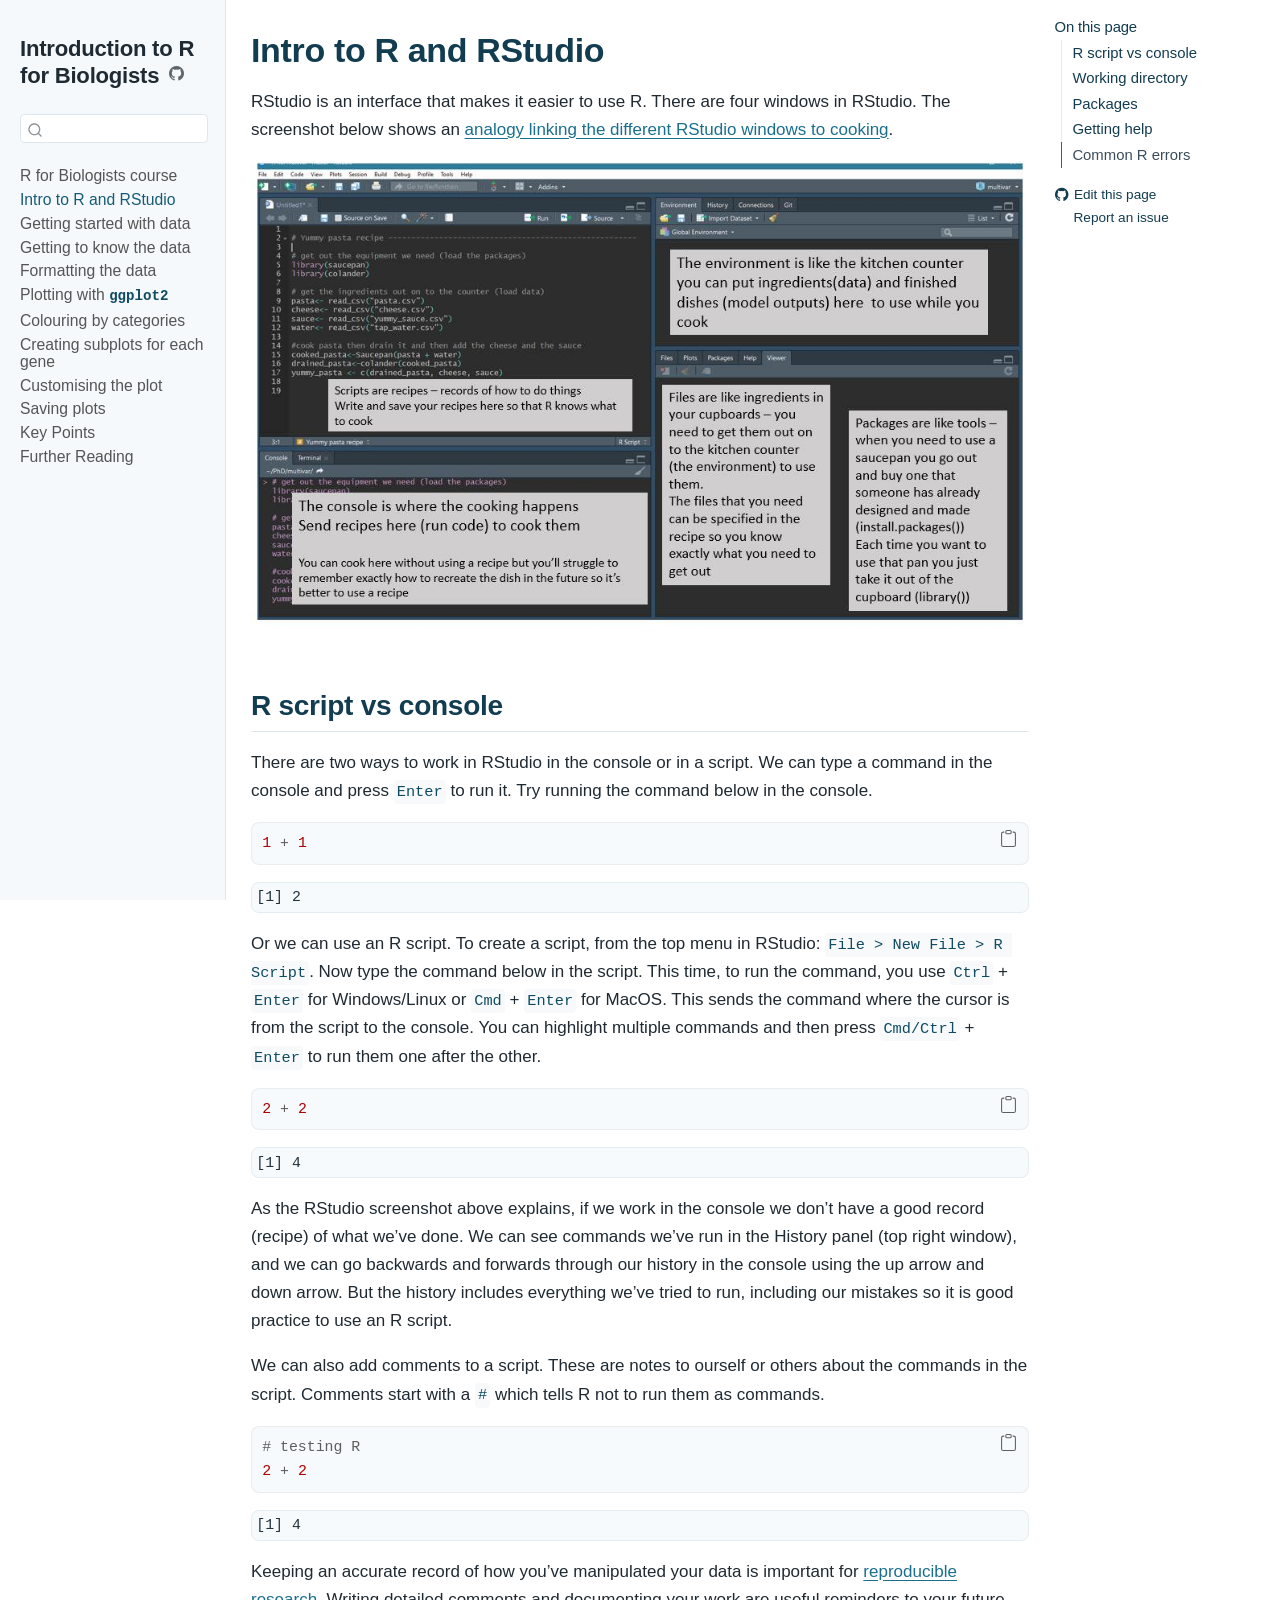
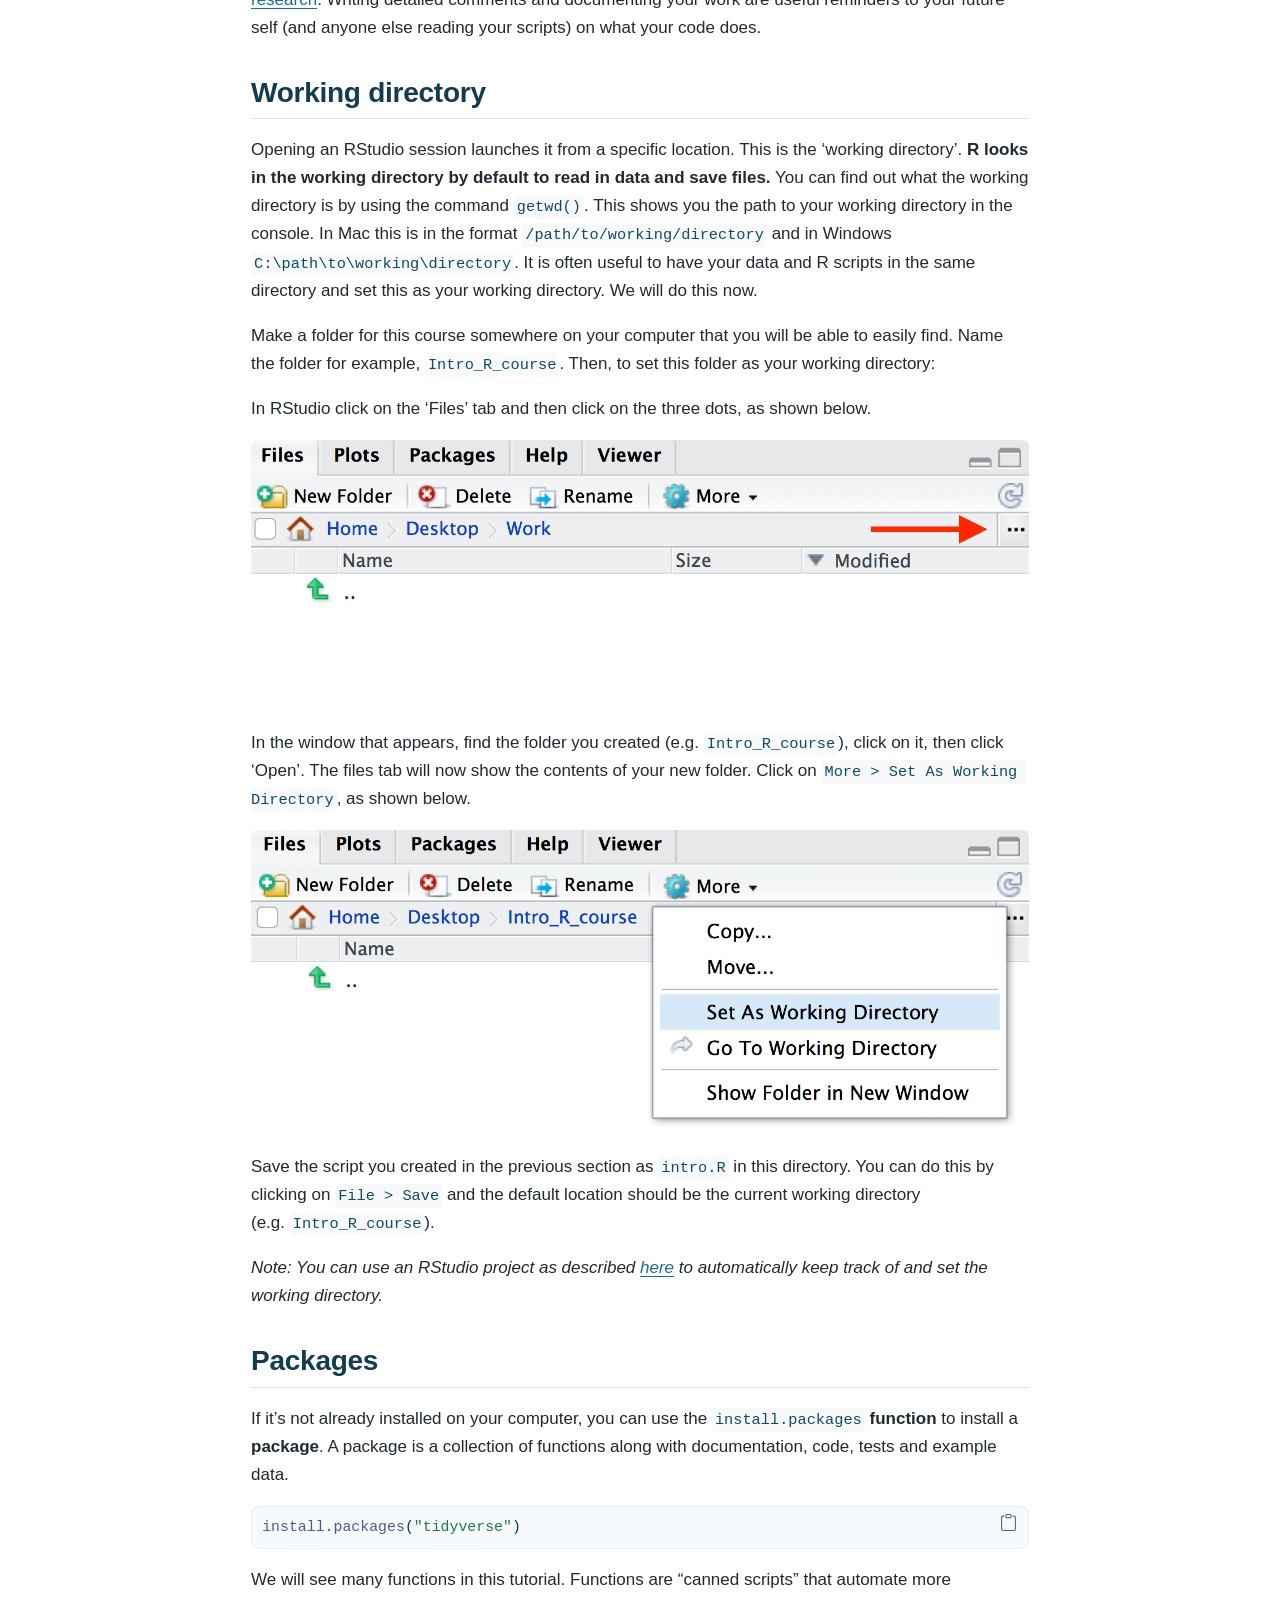
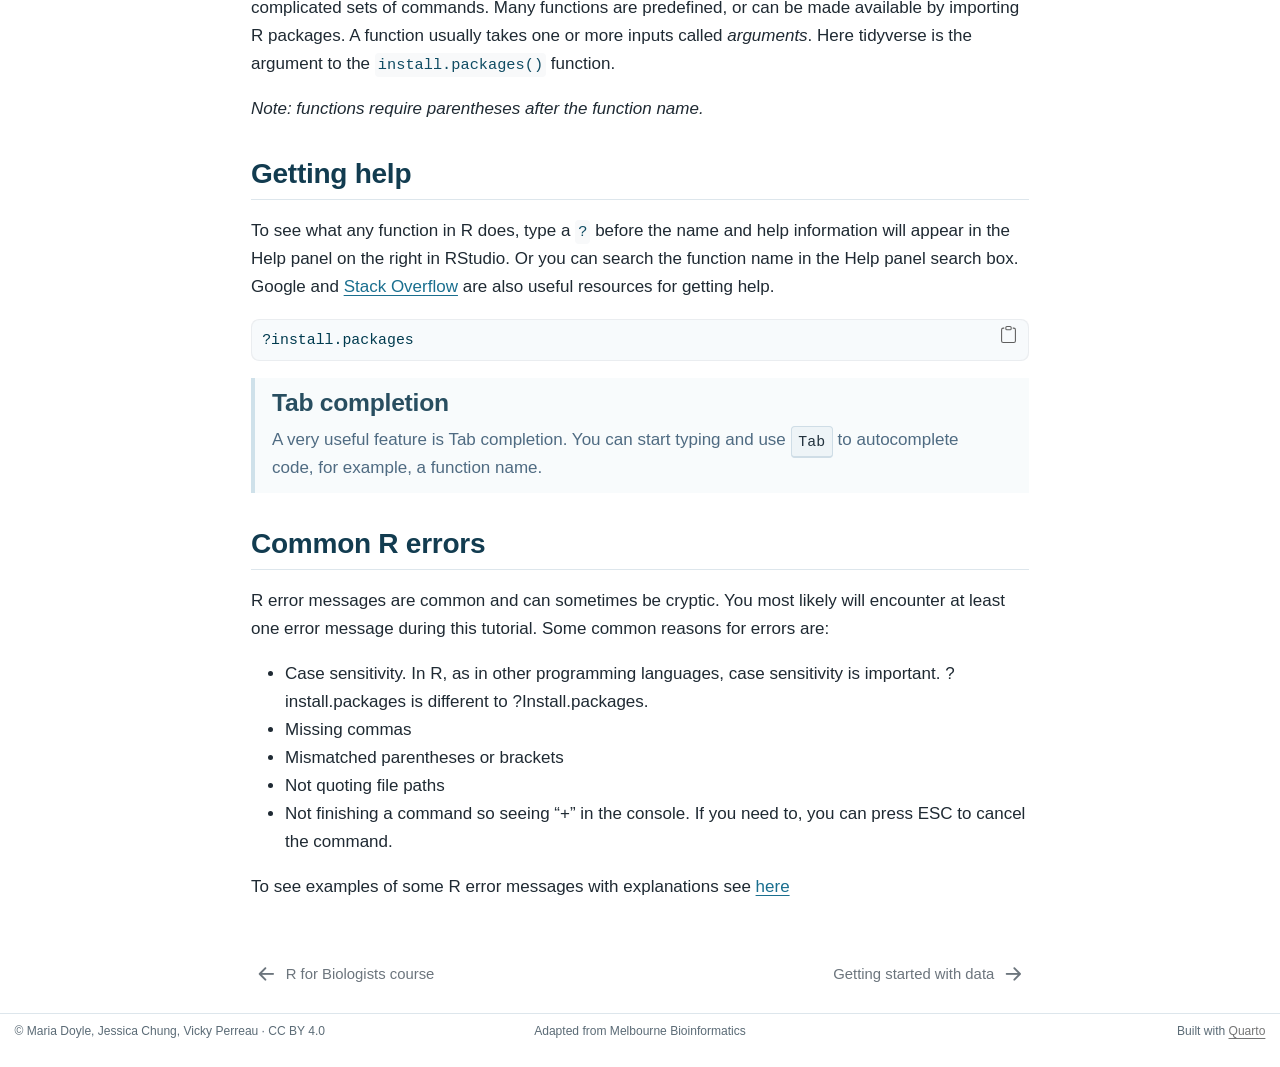
==== docs/chapters/02-intro-r-and-rstudio.html @ c5f33913 "Convert Introduction to R for Biologists to a Quarto book" ====
<!DOCTYPE html>
<html xmlns="http://www.w3.org/1999/xhtml" lang="en" xml:lang="en"><head>

<meta charset="utf-8">
<meta name="generator" content="quarto-1.4.554">

<meta name="viewport" content="width=device-width, initial-scale=1.0, user-scalable=yes">


<title>Introduction to R for Biologists - Intro to R and RStudio</title>
<style>
code{white-space: pre-wrap;}
span.smallcaps{font-variant: small-caps;}
div.columns{display: flex; gap: min(4vw, 1.5em);}
div.column{flex: auto; overflow-x: auto;}
div.hanging-indent{margin-left: 1.5em; text-indent: -1.5em;}
ul.task-list{list-style: none;}
ul.task-list li input[type="checkbox"] {
  width: 0.8em;
  margin: 0 0.8em 0.2em -1em; /* quarto-specific, see https://github.com/quarto-dev/quarto-cli/issues/4556 */ 
  vertical-align: middle;
}
/* CSS for syntax highlighting */
pre > code.sourceCode { white-space: pre; position: relative; }
pre > code.sourceCode > span { line-height: 1.25; }
pre > code.sourceCode > span:empty { height: 1.2em; }
.sourceCode { overflow: visible; }
code.sourceCode > span { color: inherit; text-decoration: inherit; }
div.sourceCode { margin: 1em 0; }
pre.sourceCode { margin: 0; }
@media screen {
div.sourceCode { overflow: auto; }
}
@media print {
pre > code.sourceCode { white-space: pre-wrap; }
pre > code.sourceCode > span { text-indent: -5em; padding-left: 5em; }
}
pre.numberSource code
  { counter-reset: source-line 0; }
pre.numberSource code > span
  { position: relative; left: -4em; counter-increment: source-line; }
pre.numberSource code > span > a:first-child::before
  { content: counter(source-line);
    position: relative; left: -1em; text-align: right; vertical-align: baseline;
    border: none; display: inline-block;
    -webkit-touch-callout: none; -webkit-user-select: none;
    -khtml-user-select: none; -moz-user-select: none;
    -ms-user-select: none; user-select: none;
    padding: 0 4px; width: 4em;
  }
pre.numberSource { margin-left: 3em;  padding-left: 4px; }
div.sourceCode
  {   }
@media screen {
pre > code.sourceCode > span > a:first-child::before { text-decoration: underline; }
}
</style>


<script src="../site_libs/quarto-nav/quarto-nav.js"></script>
<script src="../site_libs/quarto-nav/headroom.min.js"></script>
<script src="../site_libs/clipboard/clipboard.min.js"></script>
<script src="../site_libs/quarto-search/autocomplete.umd.js"></script>
<script src="../site_libs/quarto-search/fuse.min.js"></script>
<script src="../site_libs/quarto-search/quarto-search.js"></script>
<meta name="quarto:offset" content="../">
<link href="../chapters/03-getting-started-with-data.html" rel="next">
<link href="../index.html" rel="prev">
<script src="../site_libs/quarto-html/quarto.js"></script>
<script src="../site_libs/quarto-html/popper.min.js"></script>
<script src="../site_libs/quarto-html/tippy.umd.min.js"></script>
<script src="../site_libs/quarto-html/anchor.min.js"></script>
<link href="../site_libs/quarto-html/tippy.css" rel="stylesheet">
<link href="../site_libs/quarto-html/quarto-syntax-highlighting.css" rel="stylesheet" id="quarto-text-highlighting-styles">
<script src="../site_libs/bootstrap/bootstrap.min.js"></script>
<link href="../site_libs/bootstrap/bootstrap-icons.css" rel="stylesheet">
<link href="../site_libs/bootstrap/bootstrap.min.css" rel="stylesheet" id="quarto-bootstrap" data-mode="light">
<script id="quarto-search-options" type="application/json">{
  "location": "sidebar",
  "copy-button": false,
  "collapse-after": 3,
  "panel-placement": "start",
  "type": "textbox",
  "limit": 50,
  "keyboard-shortcut": [
    "f",
    "/",
    "s"
  ],
  "show-item-context": false,
  "language": {
    "search-no-results-text": "No results",
    "search-matching-documents-text": "matching documents",
    "search-copy-link-title": "Copy link to search",
    "search-hide-matches-text": "Hide additional matches",
    "search-more-match-text": "more match in this document",
    "search-more-matches-text": "more matches in this document",
    "search-clear-button-title": "Clear",
    "search-text-placeholder": "",
    "search-detached-cancel-button-title": "Cancel",
    "search-submit-button-title": "Submit",
    "search-label": "Search"
  }
}</script>
<link href="../site_libs/pagedtable-1.1/css/pagedtable.css" rel="stylesheet">
<script src="../site_libs/pagedtable-1.1/js/pagedtable.js"></script>


</head>

<body class="nav-sidebar docked">

<div id="quarto-search-results"></div>
  <header id="quarto-header" class="headroom fixed-top">
  <nav class="quarto-secondary-nav">
    <div class="container-fluid d-flex">
      <button type="button" class="quarto-btn-toggle btn" data-bs-toggle="collapse" data-bs-target=".quarto-sidebar-collapse-item" aria-controls="quarto-sidebar" aria-expanded="false" aria-label="Toggle sidebar navigation" onclick="if (window.quartoToggleHeadroom) { window.quartoToggleHeadroom(); }">
        <i class="bi bi-layout-text-sidebar-reverse"></i>
      </button>
        <nav class="quarto-page-breadcrumbs" aria-label="breadcrumb"><ol class="breadcrumb"><li class="breadcrumb-item"><a href="../chapters/02-intro-r-and-rstudio.html"><span class="chapter-title">Intro to R and RStudio</span></a></li></ol></nav>
        <a class="flex-grow-1" role="button" data-bs-toggle="collapse" data-bs-target=".quarto-sidebar-collapse-item" aria-controls="quarto-sidebar" aria-expanded="false" aria-label="Toggle sidebar navigation" onclick="if (window.quartoToggleHeadroom) { window.quartoToggleHeadroom(); }">      
        </a>
      <button type="button" class="btn quarto-search-button" aria-label="" onclick="window.quartoOpenSearch();">
        <i class="bi bi-search"></i>
      </button>
    </div>
  </nav>
</header>
<!-- content -->
<div id="quarto-content" class="quarto-container page-columns page-rows-contents page-layout-article">
<!-- sidebar -->
  <nav id="quarto-sidebar" class="sidebar collapse collapse-horizontal quarto-sidebar-collapse-item sidebar-navigation docked overflow-auto">
    <div class="pt-lg-2 mt-2 text-left sidebar-header">
    <div class="sidebar-title mb-0 py-0">
      <a href="../">Introduction to R for Biologists</a> 
        <div class="sidebar-tools-main">
    <a href="https://github.com/Thanh-Phuc/intro-r-biologists" title="Source Code" class="quarto-navigation-tool px-1" aria-label="Source Code"><i class="bi bi-github"></i></a>
</div>
    </div>
      </div>
        <div class="mt-2 flex-shrink-0 align-items-center">
        <div class="sidebar-search">
        <div id="quarto-search" class="" title="Search"></div>
        </div>
        </div>
    <div class="sidebar-menu-container"> 
    <ul class="list-unstyled mt-1">
        <li class="sidebar-item">
  <div class="sidebar-item-container"> 
  <a href="../index.html" class="sidebar-item-text sidebar-link"><span class="chapter-title">R for Biologists course</span></a>
  </div>
</li>
        <li class="sidebar-item">
  <div class="sidebar-item-container"> 
  <a href="../chapters/02-intro-r-and-rstudio.html" class="sidebar-item-text sidebar-link active"><span class="chapter-title">Intro to R and RStudio</span></a>
  </div>
</li>
        <li class="sidebar-item">
  <div class="sidebar-item-container"> 
  <a href="../chapters/03-getting-started-with-data.html" class="sidebar-item-text sidebar-link"><span class="chapter-title">Getting started with data</span></a>
  </div>
</li>
        <li class="sidebar-item">
  <div class="sidebar-item-container"> 
  <a href="../chapters/04-getting-to-know-the-data.html" class="sidebar-item-text sidebar-link"><span class="chapter-title">Getting to know the data</span></a>
  </div>
</li>
        <li class="sidebar-item">
  <div class="sidebar-item-container"> 
  <a href="../chapters/05-formatting-the-data.html" class="sidebar-item-text sidebar-link"><span class="chapter-title">Formatting the data</span></a>
  </div>
</li>
        <li class="sidebar-item">
  <div class="sidebar-item-container"> 
  <a href="../chapters/06-plotting-with-ggplot2.html" class="sidebar-item-text sidebar-link"><span class="chapter-title">Plotting with <strong><code>ggplot2</code></strong></span></a>
  </div>
</li>
        <li class="sidebar-item">
  <div class="sidebar-item-container"> 
  <a href="../chapters/07-colouring-by-categories.html" class="sidebar-item-text sidebar-link"><span class="chapter-title">Colouring by categories</span></a>
  </div>
</li>
        <li class="sidebar-item">
  <div class="sidebar-item-container"> 
  <a href="../chapters/08-creating-subplots-for-each-gene.html" class="sidebar-item-text sidebar-link"><span class="chapter-title">Creating subplots for each gene</span></a>
  </div>
</li>
        <li class="sidebar-item">
  <div class="sidebar-item-container"> 
  <a href="../chapters/09-customising-the-plot.html" class="sidebar-item-text sidebar-link"><span class="chapter-title">Customising the plot</span></a>
  </div>
</li>
        <li class="sidebar-item">
  <div class="sidebar-item-container"> 
  <a href="../chapters/10-saving-plots.html" class="sidebar-item-text sidebar-link"><span class="chapter-title">Saving plots</span></a>
  </div>
</li>
        <li class="sidebar-item">
  <div class="sidebar-item-container"> 
  <a href="../chapters/11-key-points.html" class="sidebar-item-text sidebar-link"><span class="chapter-title">Key Points</span></a>
  </div>
</li>
        <li class="sidebar-item">
  <div class="sidebar-item-container"> 
  <a href="../chapters/12-further-reading.html" class="sidebar-item-text sidebar-link"><span class="chapter-title">Further Reading</span></a>
  </div>
</li>
    </ul>
    </div>
</nav>
<div id="quarto-sidebar-glass" class="quarto-sidebar-collapse-item" data-bs-toggle="collapse" data-bs-target=".quarto-sidebar-collapse-item"></div>
<!-- margin-sidebar -->
    <div id="quarto-margin-sidebar" class="sidebar margin-sidebar">
        <nav id="TOC" role="doc-toc" class="toc-active">
    <h2 id="toc-title">On this page</h2>
   
  <ul>
  <li><a href="#r-script-vs-console" id="toc-r-script-vs-console" class="nav-link active" data-scroll-target="#r-script-vs-console">R script vs console</a></li>
  <li><a href="#working-directory" id="toc-working-directory" class="nav-link" data-scroll-target="#working-directory">Working directory</a></li>
  <li><a href="#packages" id="toc-packages" class="nav-link" data-scroll-target="#packages">Packages</a></li>
  <li><a href="#getting-help" id="toc-getting-help" class="nav-link" data-scroll-target="#getting-help">Getting help</a></li>
  <li><a href="#common-r-errors" id="toc-common-r-errors" class="nav-link" data-scroll-target="#common-r-errors">Common R errors</a></li>
  </ul>
<div class="toc-actions"><ul><li><a href="https://github.com/Thanh-Phuc/intro-r-biologists/edit/main/chapters/02-intro-r-and-rstudio.qmd" class="toc-action"><i class="bi bi-github"></i>Edit this page</a></li><li><a href="https://github.com/Thanh-Phuc/intro-r-biologists/issues/new" class="toc-action"><i class="bi empty"></i>Report an issue</a></li></ul></div></nav>
    </div>
<!-- main -->
<main class="content" id="quarto-document-content">

<header id="title-block-header" class="quarto-title-block default">
<div class="quarto-title">
<h1 class="title"><span class="chapter-title">Intro to R and RStudio</span></h1>
</div>



<div class="quarto-title-meta">

    
  
    
  </div>
  


</header>


<p>RStudio is an interface that makes it easier to use R. There are four windows in RStudio. The screenshot below shows an <a href="https://twitter.com/RLadiesNCL/status/1138812826917724160">analogy linking the different RStudio windows to cooking</a>.</p>
<p><img src="../images/rstudio_cooking.jpg" class="img-fluid"></p>
<p>&nbsp; &nbsp; &nbsp;</p>
<section id="r-script-vs-console" class="level2">
<h2 class="anchored" data-anchor-id="r-script-vs-console">R script vs console</h2>
<p>There are two ways to work in RStudio in the console or in a script. We can type a command in the console and press <code>Enter</code> to run it. Try running the command below in the console.</p>
<div class="cell">
<div class="sourceCode cell-code" id="cb1"><pre class="sourceCode r code-with-copy"><code class="sourceCode r"><span id="cb1-1"><a href="#cb1-1" aria-hidden="true" tabindex="-1"></a><span class="dv">1</span> <span class="sc">+</span> <span class="dv">1</span></span></code><button title="Copy to Clipboard" class="code-copy-button"><i class="bi"></i></button></pre></div>
<div class="cell-output cell-output-stdout">
<pre><code>[1] 2</code></pre>
</div>
</div>
<p>Or we can use an R script. To create a script, from the top menu in RStudio: <code>File &gt; New File &gt; R Script</code>. Now type the command below in the script. This time, to run the command, you use <code>Ctrl</code> + <code>Enter</code> for Windows/Linux or <code>Cmd</code> + <code>Enter</code> for MacOS. This sends the command where the cursor is from the script to the console. You can highlight multiple commands and then press <code>Cmd/Ctrl</code> + <code>Enter</code> to run them one after the other.</p>
<div class="cell">
<div class="sourceCode cell-code" id="cb3"><pre class="sourceCode r code-with-copy"><code class="sourceCode r"><span id="cb3-1"><a href="#cb3-1" aria-hidden="true" tabindex="-1"></a><span class="dv">2</span> <span class="sc">+</span> <span class="dv">2</span></span></code><button title="Copy to Clipboard" class="code-copy-button"><i class="bi"></i></button></pre></div>
<div class="cell-output cell-output-stdout">
<pre><code>[1] 4</code></pre>
</div>
</div>
<p>As the RStudio screenshot above explains, if we work in the console we don’t have a good record (recipe) of what we’ve done. We can see commands we’ve run in the History panel (top right window), and we can go backwards and forwards through our history in the console using the up arrow and down arrow. But the history includes everything we’ve tried to run, including our mistakes so it is good practice to use an R script.</p>
<p>We can also add comments to a script. These are notes to ourself or others about the commands in the script. Comments start with a <code>#</code> which tells R not to run them as commands.</p>
<div class="cell">
<div class="sourceCode cell-code" id="cb5"><pre class="sourceCode r code-with-copy"><code class="sourceCode r"><span id="cb5-1"><a href="#cb5-1" aria-hidden="true" tabindex="-1"></a><span class="co"># testing R</span></span>
<span id="cb5-2"><a href="#cb5-2" aria-hidden="true" tabindex="-1"></a><span class="dv">2</span> <span class="sc">+</span> <span class="dv">2</span></span></code><button title="Copy to Clipboard" class="code-copy-button"><i class="bi"></i></button></pre></div>
<div class="cell-output cell-output-stdout">
<pre><code>[1] 4</code></pre>
</div>
</div>
<p>Keeping an accurate record of how you’ve manipulated your data is important for <a href="https://ropensci.github.io/reproducibility-guide/sections/introduction/">reproducible research</a>. Writing detailed comments and documenting your work are useful reminders to your future self (and anyone else reading your scripts) on what your code does.</p>
</section>
<section id="working-directory" class="level2">
<h2 class="anchored" data-anchor-id="working-directory">Working directory</h2>
<p>Opening an RStudio session launches it from a specific location. This is the ‘working directory’. <strong>R looks in the working directory by default to read in data and save files.</strong> You can find out what the working directory is by using the command <code>getwd()</code>. This shows you the path to your working directory in the console. In Mac this is in the format <code>/path/to/working/directory</code> and in Windows <code>C:\path\to\working\directory</code>. It is often useful to have your data and R scripts in the same directory and set this as your working directory. We will do this now.</p>
<p>Make a folder for this course somewhere on your computer that you will be able to easily find. Name the folder for example, <code>Intro_R_course</code>. Then, to set this folder as your working directory:</p>
<p>In RStudio click on the ‘Files’ tab and then click on the three dots, as shown below.</p>
<p><img src="../images/three_dots.png" class="img-fluid"></p>
<p>In the window that appears, find the folder you created (e.g.&nbsp;<code>Intro_R_course</code>), click on it, then click ‘Open’. The files tab will now show the contents of your new folder. Click on <code>More &gt; Set As Working Directory</code>, as shown below.</p>
<p><img src="../images/working_directory.png" class="img-fluid"></p>
<p>Save the script you created in the previous section as <code>intro.R</code> in this directory. You can do this by clicking on <code>File &gt; Save</code> and the default location should be the current working directory (e.g.&nbsp;<code>Intro_R_course</code>).</p>
<p><em>Note: You can use an RStudio project as described <a href="https://r4ds.had.co.nz/workflow-projects.html">here</a> to automatically keep track of and set the working directory.</em></p>
</section>
<section id="packages" class="level2">
<h2 class="anchored" data-anchor-id="packages">Packages</h2>
<p>If it’s not already installed on your computer, you can use the <code>install.packages</code> <strong>function</strong> to install a <strong>package</strong>. A package is a collection of functions along with documentation, code, tests and example data.</p>
<div class="cell">
<div class="sourceCode cell-code" id="cb7"><pre class="sourceCode r code-with-copy"><code class="sourceCode r"><span id="cb7-1"><a href="#cb7-1" aria-hidden="true" tabindex="-1"></a><span class="fu">install.packages</span>(<span class="st">"tidyverse"</span>)</span></code><button title="Copy to Clipboard" class="code-copy-button"><i class="bi"></i></button></pre></div>
</div>
<p>We will see many functions in this tutorial. Functions are “canned scripts” that automate more complicated sets of commands. Many functions are predefined, or can be made available by importing R packages. A function usually takes one or more inputs called <em>arguments</em>. Here tidyverse is the argument to the <code>install.packages()</code> function.</p>
<p><em>Note: functions require parentheses after the function name.</em></p>
</section>
<section id="getting-help" class="level2">
<h2 class="anchored" data-anchor-id="getting-help">Getting help</h2>
<p>To see what any function in R does, type a <code>?</code> before the name and help information will appear in the Help panel on the right in RStudio. Or you can search the function name in the Help panel search box. Google and <a href="https://stackoverflow.com/">Stack Overflow</a> are also useful resources for getting help.</p>
<div class="cell">
<div class="sourceCode cell-code" id="cb8"><pre class="sourceCode r code-with-copy"><code class="sourceCode r"><span id="cb8-1"><a href="#cb8-1" aria-hidden="true" tabindex="-1"></a>?install.packages</span></code><button title="Copy to Clipboard" class="code-copy-button"><i class="bi"></i></button></pre></div>
</div>
<blockquote class="blockquote">
<h3 id="tab-completion" class="anchored">Tab completion</h3>
<p>A very useful feature is Tab completion. You can start typing and use <kbd>Tab</kbd> to autocomplete code, for example, a function name.</p>
</blockquote>
</section>
<section id="common-r-errors" class="level2">
<h2 class="anchored" data-anchor-id="common-r-errors">Common R errors</h2>
<p>R error messages are common and can sometimes be cryptic. You most likely will encounter at least one error message during this tutorial. Some common reasons for errors are:</p>
<ul>
<li>Case sensitivity. In R, as in other programming languages, case sensitivity is important. ?install.packages is different to ?Install.packages.</li>
<li>Missing commas</li>
<li>Mismatched parentheses or brackets</li>
<li>Not quoting file paths</li>
<li>Not finishing a command so seeing “+” in the console. If you need to, you can press ESC to cancel the command.</li>
</ul>
<p>To see examples of some R error messages with explanations see <a href="https://github.com/noamross/zero-dependency-problems/issues/7">here</a></p>


</section>

</main> <!-- /main -->
<script id="quarto-html-after-body" type="application/javascript">
window.document.addEventListener("DOMContentLoaded", function (event) {
  const toggleBodyColorMode = (bsSheetEl) => {
    const mode = bsSheetEl.getAttribute("data-mode");
    const bodyEl = window.document.querySelector("body");
    if (mode === "dark") {
      bodyEl.classList.add("quarto-dark");
      bodyEl.classList.remove("quarto-light");
    } else {
      bodyEl.classList.add("quarto-light");
      bodyEl.classList.remove("quarto-dark");
    }
  }
  const toggleBodyColorPrimary = () => {
    const bsSheetEl = window.document.querySelector("link#quarto-bootstrap");
    if (bsSheetEl) {
      toggleBodyColorMode(bsSheetEl);
    }
  }
  toggleBodyColorPrimary();  
  const icon = "";
  const anchorJS = new window.AnchorJS();
  anchorJS.options = {
    placement: 'right',
    icon: icon
  };
  anchorJS.add('.anchored');
  const isCodeAnnotation = (el) => {
    for (const clz of el.classList) {
      if (clz.startsWith('code-annotation-')) {                     
        return true;
      }
    }
    return false;
  }
  const clipboard = new window.ClipboardJS('.code-copy-button', {
    text: function(trigger) {
      const codeEl = trigger.previousElementSibling.cloneNode(true);
      for (const childEl of codeEl.children) {
        if (isCodeAnnotation(childEl)) {
          childEl.remove();
        }
      }
      return codeEl.innerText;
    }
  });
  clipboard.on('success', function(e) {
    // button target
    const button = e.trigger;
    // don't keep focus
    button.blur();
    // flash "checked"
    button.classList.add('code-copy-button-checked');
    var currentTitle = button.getAttribute("title");
    button.setAttribute("title", "Copied!");
    let tooltip;
    if (window.bootstrap) {
      button.setAttribute("data-bs-toggle", "tooltip");
      button.setAttribute("data-bs-placement", "left");
      button.setAttribute("data-bs-title", "Copied!");
      tooltip = new bootstrap.Tooltip(button, 
        { trigger: "manual", 
          customClass: "code-copy-button-tooltip",
          offset: [0, -8]});
      tooltip.show();    
    }
    setTimeout(function() {
      if (tooltip) {
        tooltip.hide();
        button.removeAttribute("data-bs-title");
        button.removeAttribute("data-bs-toggle");
        button.removeAttribute("data-bs-placement");
      }
      button.setAttribute("title", currentTitle);
      button.classList.remove('code-copy-button-checked');
    }, 1000);
    // clear code selection
    e.clearSelection();
  });
    var localhostRegex = new RegExp(/^(?:http|https):\/\/localhost\:?[0-9]*\//);
    var mailtoRegex = new RegExp(/^mailto:/);
      var filterRegex = new RegExp('/' + window.location.host + '/');
    var isInternal = (href) => {
        return filterRegex.test(href) || localhostRegex.test(href) || mailtoRegex.test(href);
    }
    // Inspect non-navigation links and adorn them if external
 	var links = window.document.querySelectorAll('a[href]:not(.nav-link):not(.navbar-brand):not(.toc-action):not(.sidebar-link):not(.sidebar-item-toggle):not(.pagination-link):not(.no-external):not([aria-hidden]):not(.dropdown-item):not(.quarto-navigation-tool)');
    for (var i=0; i<links.length; i++) {
      const link = links[i];
      if (!isInternal(link.href)) {
        // undo the damage that might have been done by quarto-nav.js in the case of
        // links that we want to consider external
        if (link.dataset.originalHref !== undefined) {
          link.href = link.dataset.originalHref;
        }
          // target, if specified
          link.setAttribute("target", "_blank");
          if (link.getAttribute("rel") === null) {
            link.setAttribute("rel", "noopener");
          }
      }
    }
  function tippyHover(el, contentFn, onTriggerFn, onUntriggerFn) {
    const config = {
      allowHTML: true,
      maxWidth: 500,
      delay: 100,
      arrow: false,
      appendTo: function(el) {
          return el.parentElement;
      },
      interactive: true,
      interactiveBorder: 10,
      theme: 'quarto',
      placement: 'bottom-start',
    };
    if (contentFn) {
      config.content = contentFn;
    }
    if (onTriggerFn) {
      config.onTrigger = onTriggerFn;
    }
    if (onUntriggerFn) {
      config.onUntrigger = onUntriggerFn;
    }
    window.tippy(el, config); 
  }
  const noterefs = window.document.querySelectorAll('a[role="doc-noteref"]');
  for (var i=0; i<noterefs.length; i++) {
    const ref = noterefs[i];
    tippyHover(ref, function() {
      // use id or data attribute instead here
      let href = ref.getAttribute('data-footnote-href') || ref.getAttribute('href');
      try { href = new URL(href).hash; } catch {}
      const id = href.replace(/^#\/?/, "");
      const note = window.document.getElementById(id);
      if (note) {
        return note.innerHTML;
      } else {
        return "";
      }
    });
  }
  const xrefs = window.document.querySelectorAll('a.quarto-xref');
  const processXRef = (id, note) => {
    // Strip column container classes
    const stripColumnClz = (el) => {
      el.classList.remove("page-full", "page-columns");
      if (el.children) {
        for (const child of el.children) {
          stripColumnClz(child);
        }
      }
    }
    stripColumnClz(note)
    if (id === null || id.startsWith('sec-')) {
      // Special case sections, only their first couple elements
      const container = document.createElement("div");
      if (note.children && note.children.length > 2) {
        container.appendChild(note.children[0].cloneNode(true));
        for (let i = 1; i < note.children.length; i++) {
          const child = note.children[i];
          if (child.tagName === "P" && child.innerText === "") {
            continue;
          } else {
            container.appendChild(child.cloneNode(true));
            break;
          }
        }
        if (window.Quarto?.typesetMath) {
          window.Quarto.typesetMath(container);
        }
        return container.innerHTML
      } else {
        if (window.Quarto?.typesetMath) {
          window.Quarto.typesetMath(note);
        }
        return note.innerHTML;
      }
    } else {
      // Remove any anchor links if they are present
      const anchorLink = note.querySelector('a.anchorjs-link');
      if (anchorLink) {
        anchorLink.remove();
      }
      if (window.Quarto?.typesetMath) {
        window.Quarto.typesetMath(note);
      }
      // TODO in 1.5, we should make sure this works without a callout special case
      if (note.classList.contains("callout")) {
        return note.outerHTML;
      } else {
        return note.innerHTML;
      }
    }
  }
  for (var i=0; i<xrefs.length; i++) {
    const xref = xrefs[i];
    tippyHover(xref, undefined, function(instance) {
      instance.disable();
      let url = xref.getAttribute('href');
      let hash = undefined; 
      if (url.startsWith('#')) {
        hash = url;
      } else {
        try { hash = new URL(url).hash; } catch {}
      }
      if (hash) {
        const id = hash.replace(/^#\/?/, "");
        const note = window.document.getElementById(id);
        if (note !== null) {
          try {
            const html = processXRef(id, note.cloneNode(true));
            instance.setContent(html);
          } finally {
            instance.enable();
            instance.show();
          }
        } else {
          // See if we can fetch this
          fetch(url.split('#')[0])
          .then(res => res.text())
          .then(html => {
            const parser = new DOMParser();
            const htmlDoc = parser.parseFromString(html, "text/html");
            const note = htmlDoc.getElementById(id);
            if (note !== null) {
              const html = processXRef(id, note);
              instance.setContent(html);
            } 
          }).finally(() => {
            instance.enable();
            instance.show();
          });
        }
      } else {
        // See if we can fetch a full url (with no hash to target)
        // This is a special case and we should probably do some content thinning / targeting
        fetch(url)
        .then(res => res.text())
        .then(html => {
          const parser = new DOMParser();
          const htmlDoc = parser.parseFromString(html, "text/html");
          const note = htmlDoc.querySelector('main.content');
          if (note !== null) {
            // This should only happen for chapter cross references
            // (since there is no id in the URL)
            // remove the first header
            if (note.children.length > 0 && note.children[0].tagName === "HEADER") {
              note.children[0].remove();
            }
            const html = processXRef(null, note);
            instance.setContent(html);
          } 
        }).finally(() => {
          instance.enable();
          instance.show();
        });
      }
    }, function(instance) {
    });
  }
      let selectedAnnoteEl;
      const selectorForAnnotation = ( cell, annotation) => {
        let cellAttr = 'data-code-cell="' + cell + '"';
        let lineAttr = 'data-code-annotation="' +  annotation + '"';
        const selector = 'span[' + cellAttr + '][' + lineAttr + ']';
        return selector;
      }
      const selectCodeLines = (annoteEl) => {
        const doc = window.document;
        const targetCell = annoteEl.getAttribute("data-target-cell");
        const targetAnnotation = annoteEl.getAttribute("data-target-annotation");
        const annoteSpan = window.document.querySelector(selectorForAnnotation(targetCell, targetAnnotation));
        const lines = annoteSpan.getAttribute("data-code-lines").split(",");
        const lineIds = lines.map((line) => {
          return targetCell + "-" + line;
        })
        let top = null;
        let height = null;
        let parent = null;
        if (lineIds.length > 0) {
            //compute the position of the single el (top and bottom and make a div)
            const el = window.document.getElementById(lineIds[0]);
            top = el.offsetTop;
            height = el.offsetHeight;
            parent = el.parentElement.parentElement;
          if (lineIds.length > 1) {
            const lastEl = window.document.getElementById(lineIds[lineIds.length - 1]);
            const bottom = lastEl.offsetTop + lastEl.offsetHeight;
            height = bottom - top;
          }
          if (top !== null && height !== null && parent !== null) {
            // cook up a div (if necessary) and position it 
            let div = window.document.getElementById("code-annotation-line-highlight");
            if (div === null) {
              div = window.document.createElement("div");
              div.setAttribute("id", "code-annotation-line-highlight");
              div.style.position = 'absolute';
              parent.appendChild(div);
            }
            div.style.top = top - 2 + "px";
            div.style.height = height + 4 + "px";
            div.style.left = 0;
            let gutterDiv = window.document.getElementById("code-annotation-line-highlight-gutter");
            if (gutterDiv === null) {
              gutterDiv = window.document.createElement("div");
              gutterDiv.setAttribute("id", "code-annotation-line-highlight-gutter");
              gutterDiv.style.position = 'absolute';
              const codeCell = window.document.getElementById(targetCell);
              const gutter = codeCell.querySelector('.code-annotation-gutter');
              gutter.appendChild(gutterDiv);
            }
            gutterDiv.style.top = top - 2 + "px";
            gutterDiv.style.height = height + 4 + "px";
          }
          selectedAnnoteEl = annoteEl;
        }
      };
      const unselectCodeLines = () => {
        const elementsIds = ["code-annotation-line-highlight", "code-annotation-line-highlight-gutter"];
        elementsIds.forEach((elId) => {
          const div = window.document.getElementById(elId);
          if (div) {
            div.remove();
          }
        });
        selectedAnnoteEl = undefined;
      };
        // Handle positioning of the toggle
    window.addEventListener(
      "resize",
      throttle(() => {
        elRect = undefined;
        if (selectedAnnoteEl) {
          selectCodeLines(selectedAnnoteEl);
        }
      }, 10)
    );
    function throttle(fn, ms) {
    let throttle = false;
    let timer;
      return (...args) => {
        if(!throttle) { // first call gets through
            fn.apply(this, args);
            throttle = true;
        } else { // all the others get throttled
            if(timer) clearTimeout(timer); // cancel #2
            timer = setTimeout(() => {
              fn.apply(this, args);
              timer = throttle = false;
            }, ms);
        }
      };
    }
      // Attach click handler to the DT
      const annoteDls = window.document.querySelectorAll('dt[data-target-cell]');
      for (const annoteDlNode of annoteDls) {
        annoteDlNode.addEventListener('click', (event) => {
          const clickedEl = event.target;
          if (clickedEl !== selectedAnnoteEl) {
            unselectCodeLines();
            const activeEl = window.document.querySelector('dt[data-target-cell].code-annotation-active');
            if (activeEl) {
              activeEl.classList.remove('code-annotation-active');
            }
            selectCodeLines(clickedEl);
            clickedEl.classList.add('code-annotation-active');
          } else {
            // Unselect the line
            unselectCodeLines();
            clickedEl.classList.remove('code-annotation-active');
          }
        });
      }
  const findCites = (el) => {
    const parentEl = el.parentElement;
    if (parentEl) {
      const cites = parentEl.dataset.cites;
      if (cites) {
        return {
          el,
          cites: cites.split(' ')
        };
      } else {
        return findCites(el.parentElement)
      }
    } else {
      return undefined;
    }
  };
  var bibliorefs = window.document.querySelectorAll('a[role="doc-biblioref"]');
  for (var i=0; i<bibliorefs.length; i++) {
    const ref = bibliorefs[i];
    const citeInfo = findCites(ref);
    if (citeInfo) {
      tippyHover(citeInfo.el, function() {
        var popup = window.document.createElement('div');
        citeInfo.cites.forEach(function(cite) {
          var citeDiv = window.document.createElement('div');
          citeDiv.classList.add('hanging-indent');
          citeDiv.classList.add('csl-entry');
          var biblioDiv = window.document.getElementById('ref-' + cite);
          if (biblioDiv) {
            citeDiv.innerHTML = biblioDiv.innerHTML;
          }
          popup.appendChild(citeDiv);
        });
        return popup.innerHTML;
      });
    }
  }
});
</script>
<nav class="page-navigation">
  <div class="nav-page nav-page-previous">
      <a href="../index.html" class="pagination-link" aria-label="R for Biologists course">
        <i class="bi bi-arrow-left-short"></i> <span class="nav-page-text"><span class="chapter-title">R for Biologists course</span></span>
      </a>          
  </div>
  <div class="nav-page nav-page-next">
      <a href="../chapters/03-getting-started-with-data.html" class="pagination-link" aria-label="Getting started with data">
        <span class="nav-page-text"><span class="chapter-title">Getting started with data</span></span> <i class="bi bi-arrow-right-short"></i>
      </a>
  </div>
</nav>
</div> <!-- /content -->
<footer class="footer">
  <div class="nav-footer">
    <div class="nav-footer-left">
<p>© Maria Doyle, Jessica Chung, Vicky Perreau · CC BY 4.0</p>
</div>   
    <div class="nav-footer-center">
<p>Adapted from Melbourne Bioinformatics</p>
<div class="toc-actions d-sm-block d-md-none"><ul><li><a href="https://github.com/Thanh-Phuc/intro-r-biologists/edit/main/chapters/02-intro-r-and-rstudio.qmd" class="toc-action"><i class="bi bi-github"></i>Edit this page</a></li><li><a href="https://github.com/Thanh-Phuc/intro-r-biologists/issues/new" class="toc-action"><i class="bi empty"></i>Report an issue</a></li></ul></div></div>
    <div class="nav-footer-right">
<p>Built with <a href="https://quarto.org">Quarto</a></p>
</div>
  </div>
</footer>




</body></html>
---- docs/site_libs/quarto-html/tippy.css ----
.tippy-box[data-animation=fade][data-state=hidden]{opacity:0}[data-tippy-root]{max-width:calc(100vw - 10px)}.tippy-box{position:relative;background-color:#333;color:#fff;border-radius:4px;font-size:14px;line-height:1.4;white-space:normal;outline:0;transition-property:transform,visibility,opacity}.tippy-box[data-placement^=top]>.tippy-arrow{bottom:0}.tippy-box[data-placement^=top]>.tippy-arrow:before{bottom:-7px;left:0;border-width:8px 8px 0;border-top-color:initial;transform-origin:center top}.tippy-box[data-placement^=bottom]>.tippy-arrow{top:0}.tippy-box[data-placement^=bottom]>.tippy-arrow:before{top:-7px;left:0;border-width:0 8px 8px;border-bottom-color:initial;transform-origin:center bottom}.tippy-box[data-placement^=left]>.tippy-arrow{right:0}.tippy-box[data-placement^=left]>.tippy-arrow:before{border-width:8px 0 8px 8px;border-left-color:initial;right:-7px;transform-origin:center left}.tippy-box[data-placement^=right]>.tippy-arrow{left:0}.tippy-box[data-placement^=right]>.tippy-arrow:before{left:-7px;border-width:8px 8px 8px 0;border-right-color:initial;transform-origin:center right}.tippy-box[data-inertia][data-state=visible]{transition-timing-function:cubic-bezier(.54,1.5,.38,1.11)}.tippy-arrow{width:16px;height:16px;color:#333}.tippy-arrow:before{content:"";position:absolute;border-color:transparent;border-style:solid}.tippy-content{position:relative;padding:5px 9px;z-index:1}
---- docs/site_libs/quarto-html/quarto-syntax-highlighting.css ----
/* quarto syntax highlight colors */
:root {
  --quarto-hl-ot-color: #003B4F;
  --quarto-hl-at-color: #657422;
  --quarto-hl-ss-color: #20794D;
  --quarto-hl-an-color: #5E5E5E;
  --quarto-hl-fu-color: #4758AB;
  --quarto-hl-st-color: #20794D;
  --quarto-hl-cf-color: #003B4F;
  --quarto-hl-op-color: #5E5E5E;
  --quarto-hl-er-color: #AD0000;
  --quarto-hl-bn-color: #AD0000;
  --quarto-hl-al-color: #AD0000;
  --quarto-hl-va-color: #111111;
  --quarto-hl-bu-color: inherit;
  --quarto-hl-ex-color: inherit;
  --quarto-hl-pp-color: #AD0000;
  --quarto-hl-in-color: #5E5E5E;
  --quarto-hl-vs-color: #20794D;
  --quarto-hl-wa-color: #5E5E5E;
  --quarto-hl-do-color: #5E5E5E;
  --quarto-hl-im-color: #00769E;
  --quarto-hl-ch-color: #20794D;
  --quarto-hl-dt-color: #AD0000;
  --quarto-hl-fl-color: #AD0000;
  --quarto-hl-co-color: #5E5E5E;
  --quarto-hl-cv-color: #5E5E5E;
  --quarto-hl-cn-color: #8f5902;
  --quarto-hl-sc-color: #5E5E5E;
  --quarto-hl-dv-color: #AD0000;
  --quarto-hl-kw-color: #003B4F;
}

/* other quarto variables */
:root {
  --quarto-font-monospace: "SFMono-Regular", "JetBrains Mono", Menlo, Consolas, "Liberation Mono", monospace;
}

pre > code.sourceCode > span {
  color: #003B4F;
}

code span {
  color: #003B4F;
}

code.sourceCode > span {
  color: #003B4F;
}

div.sourceCode,
div.sourceCode pre.sourceCode {
  color: #003B4F;
}

code span.ot {
  color: #003B4F;
  font-style: inherit;
}

code span.at {
  color: #657422;
  font-style: inherit;
}

code span.ss {
  color: #20794D;
  font-style: inherit;
}

code span.an {
  color: #5E5E5E;
  font-style: inherit;
}

code span.fu {
  color: #4758AB;
  font-style: inherit;
}

code span.st {
  color: #20794D;
  font-style: inherit;
}

code span.cf {
  color: #003B4F;
  font-style: inherit;
}

code span.op {
  color: #5E5E5E;
  font-style: inherit;
}

code span.er {
  color: #AD0000;
  font-style: inherit;
}

code span.bn {
  color: #AD0000;
  font-style: inherit;
}

code span.al {
  color: #AD0000;
  font-style: inherit;
}

code span.va {
  color: #111111;
  font-style: inherit;
}

code span.bu {
  font-style: inherit;
}

code span.ex {
  font-style: inherit;
}

code span.pp {
  color: #AD0000;
  font-style: inherit;
}

code span.in {
  color: #5E5E5E;
  font-style: inherit;
}

code span.vs {
  color: #20794D;
  font-style: inherit;
}

code span.wa {
  color: #5E5E5E;
  font-style: italic;
}

code span.do {
  color: #5E5E5E;
  font-style: italic;
}

code span.im {
  color: #00769E;
  font-style: inherit;
}

code span.ch {
  color: #20794D;
  font-style: inherit;
}

code span.dt {
  color: #AD0000;
  font-style: inherit;
}

code span.fl {
  color: #AD0000;
  font-style: inherit;
}

code span.co {
  color: #5E5E5E;
  font-style: inherit;
}

code span.cv {
  color: #5E5E5E;
  font-style: italic;
}

code span.cn {
  color: #8f5902;
  font-style: inherit;
}

code span.sc {
  color: #5E5E5E;
  font-style: inherit;
}

code span.dv {
  color: #AD0000;
  font-style: inherit;
}

code span.kw {
  color: #003B4F;
  font-style: inherit;
}

.prevent-inlining {
  content: "</";
}

/*# sourceMappingURL=debc5d5d77c3f9108843748ff7464032.css.map */
---- docs/site_libs/pagedtable-1.1/css/pagedtable.css ----
.pagedtable {
  overflow: auto;
  padding-left: 8px;
  padding-right: 8px;
}

.pagedtable-wrapper {
  border: 1px solid #ccc;
  border-radius: 4px;
  margin-bottom: 10px;
}

.pagedtable table {
  width: 100%;
  max-width: 100%;
  margin: 0;
}

.pagedtable th {
  padding: 0 5px 0 5px;
  border: none;
  border-bottom: 2px solid #dddddd;

  min-width: 45px;
}

.pagedtable-empty th {
  display: none;
}

.pagedtable td {
  padding: 0 4px 0 4px;
}

.pagedtable .even {
  background-color: rgba(140, 140, 140, 0.1);
}

.pagedtable-padding-col {
  display: none;
}

.pagedtable a {
  -webkit-touch-callout: none;
  -webkit-user-select: none;
  -khtml-user-select: none;
  -moz-user-select: none;
  -ms-user-select: none;
  user-select: none;
}

.pagedtable-index-nav {
  cursor: pointer;
  padding: 0 5px 0 5px;
  float: right;
  border: 0;
}

.pagedtable-index-nav-disabled {
  cursor: default;
  text-decoration: none;
  color: #999;
}

a.pagedtable-index-nav-disabled:hover {
  text-decoration: none;
  color: #999;
}

.pagedtable-indexes {
  cursor: pointer;
  float: right;
  border: 0;
}

.pagedtable-index-current {
  cursor: default;
  text-decoration: none;
  font-weight: bold;
  color: #333;
  border: 0;
}

a.pagedtable-index-current:hover {
  text-decoration: none;
  font-weight: bold;
  color: #333;
}

.pagedtable-index {
  width: 30px;
  display: inline-block;
  text-align: center;
  border: 0;
}

.pagedtable-index-separator-left {
  display: inline-block;
  color: #333;
  font-size: 9px;
  padding: 0 0 0 0;
  cursor: default;
}

.pagedtable-index-separator-right {
  display: inline-block;
  color: #333;
  font-size: 9px;
  padding: 0 4px 0 0;
  cursor: default;
}

.pagedtable-footer {
  padding-top: 4px;
  padding-bottom: 5px;
}

.pagedtable-not-empty .pagedtable-footer {
  border-top: 2px solid #dddddd;
}

.pagedtable-info {
  overflow: hidden;
  color: #999;
  white-space: nowrap;
  text-overflow: ellipsis;
}

.pagedtable-header-name {
  overflow: hidden;
  text-overflow: ellipsis;
}

.pagedtable-header-type {
  color: #999;
  font-weight: 400;
}

.pagedtable-na-cell {
  font-style: italic;
  opacity: 0.3;
}
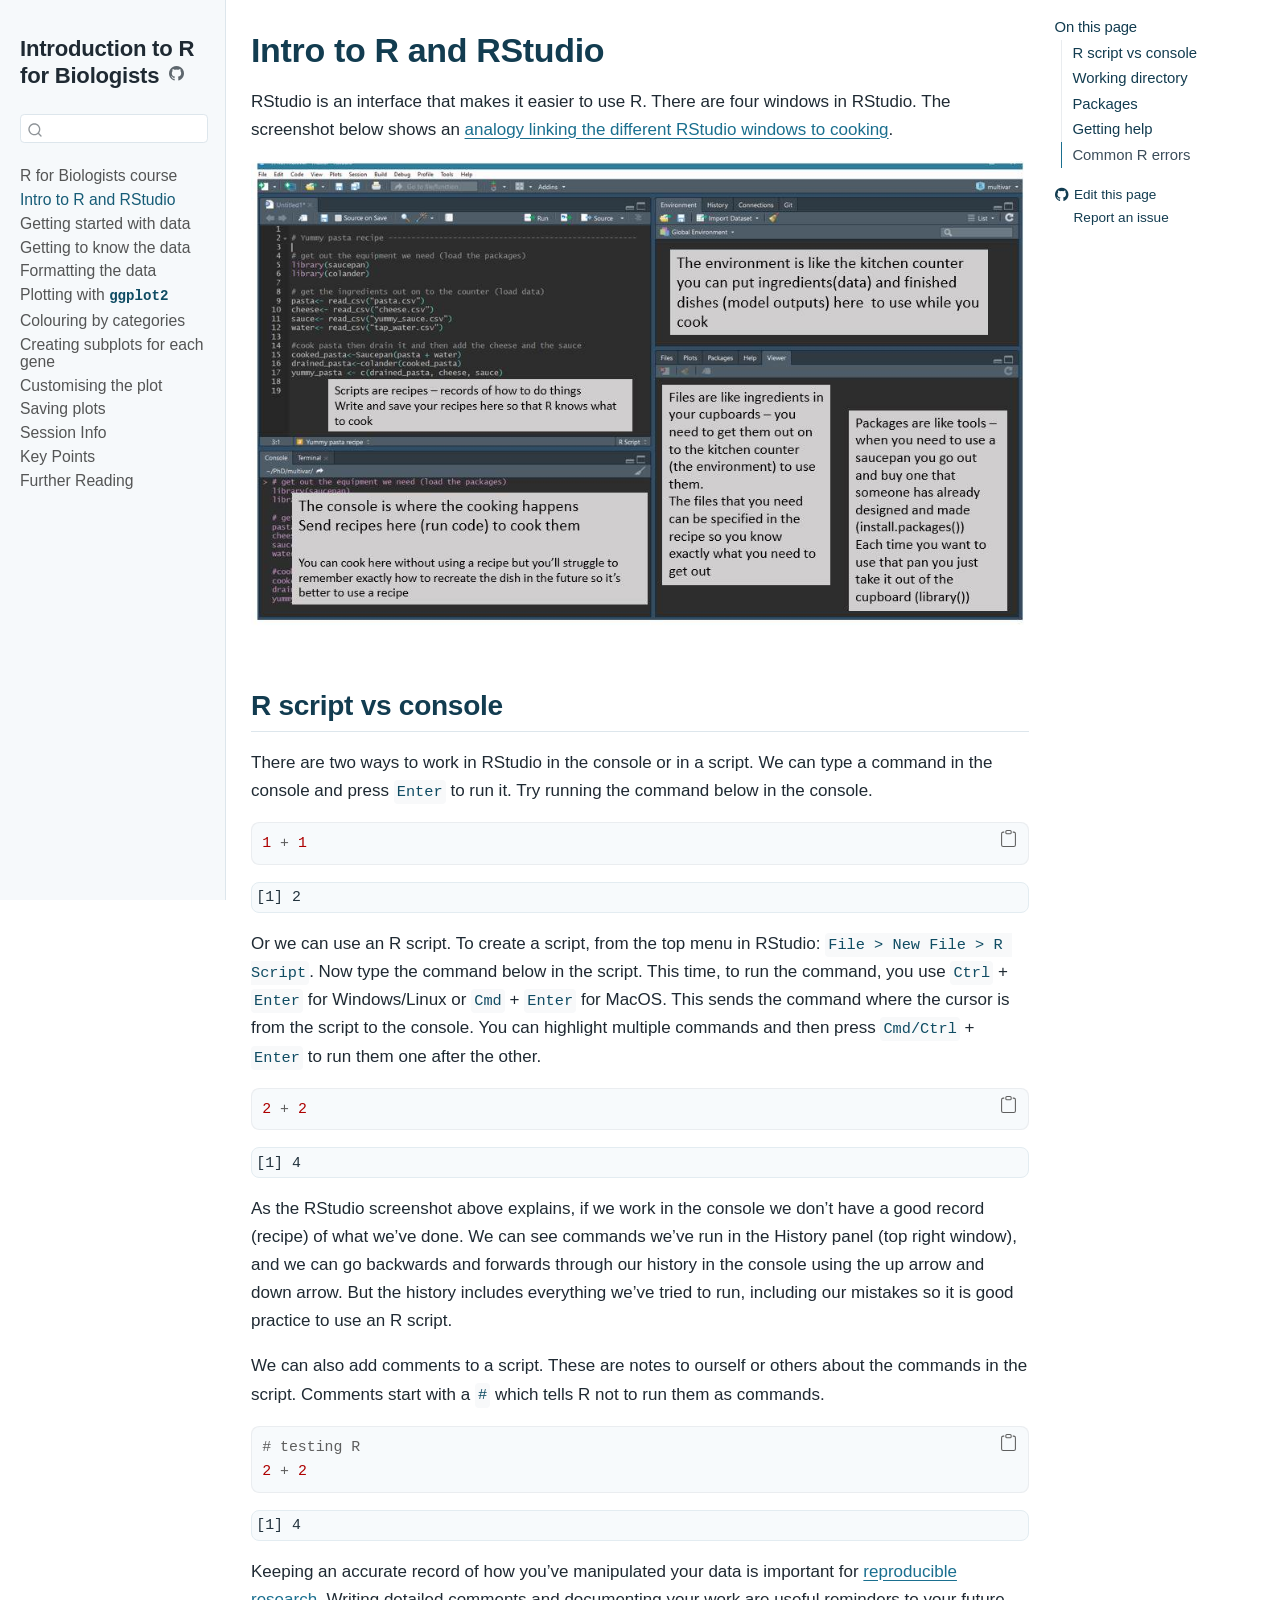
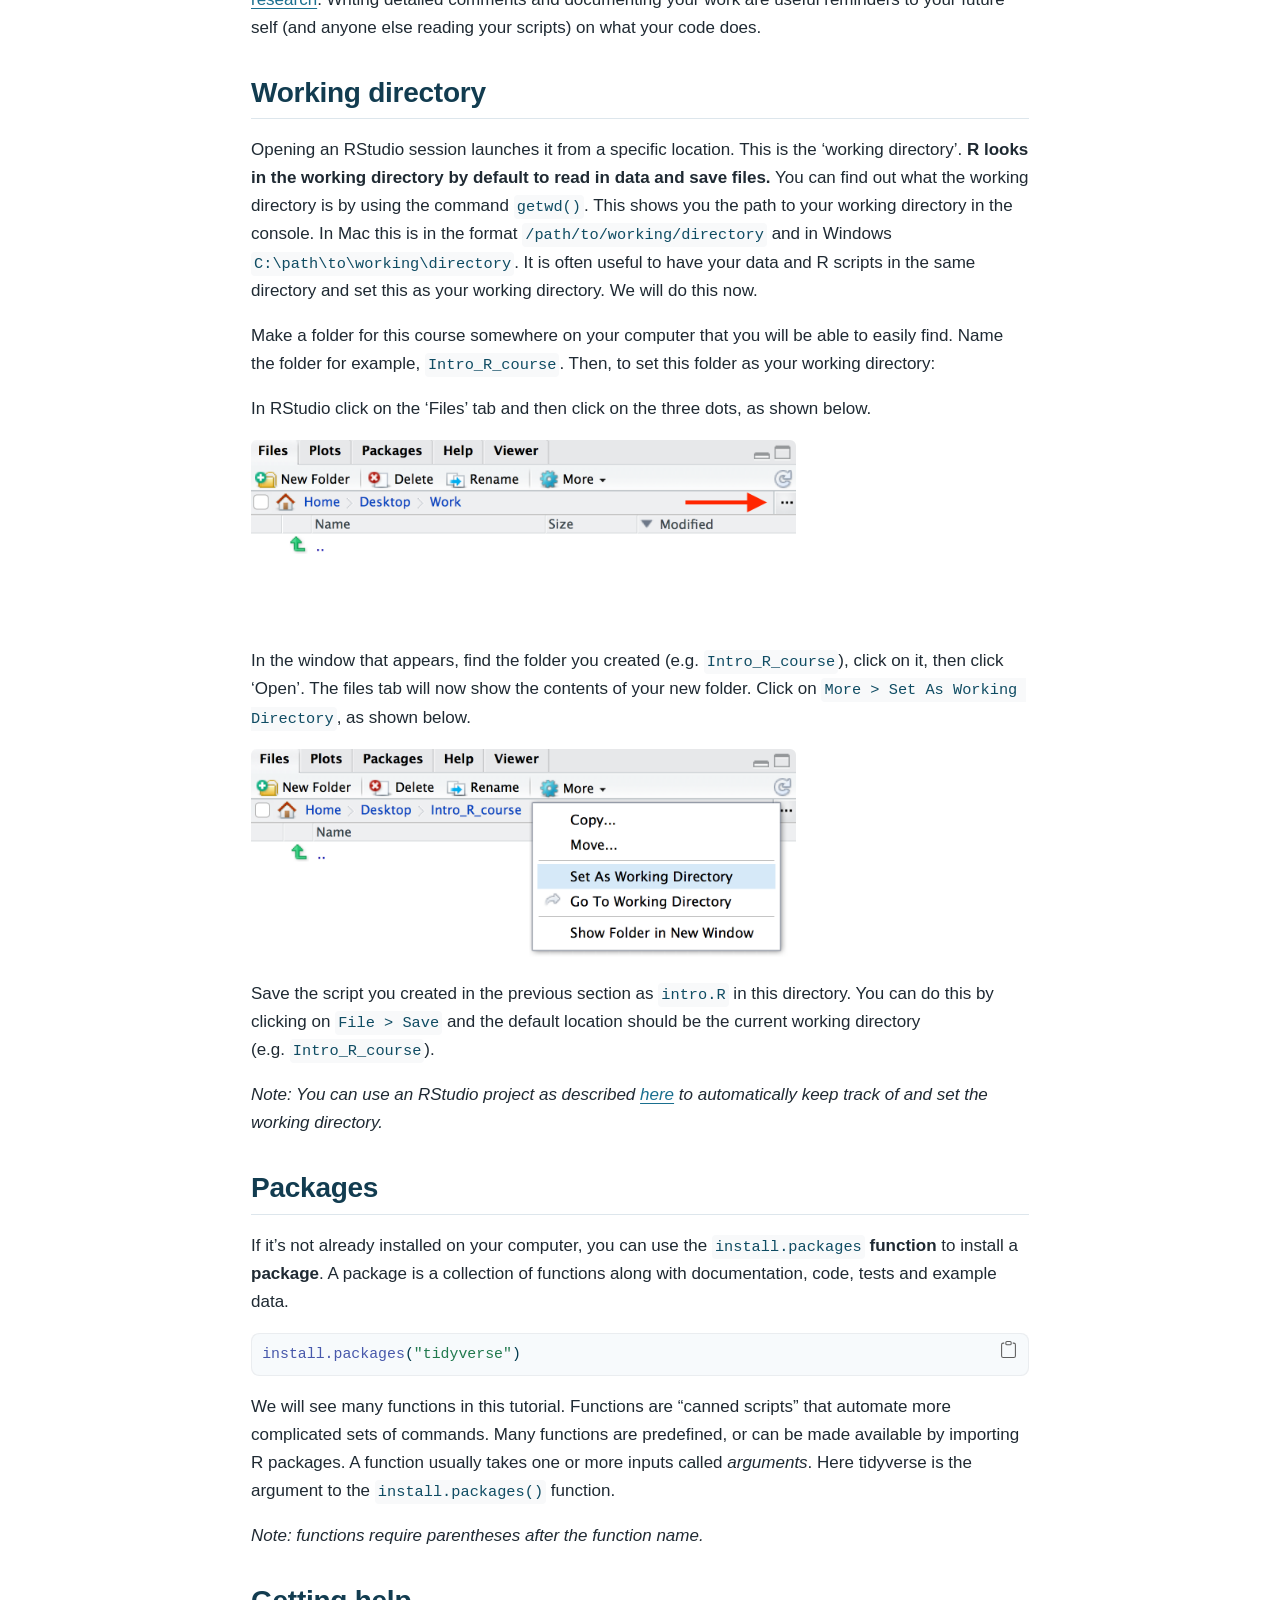
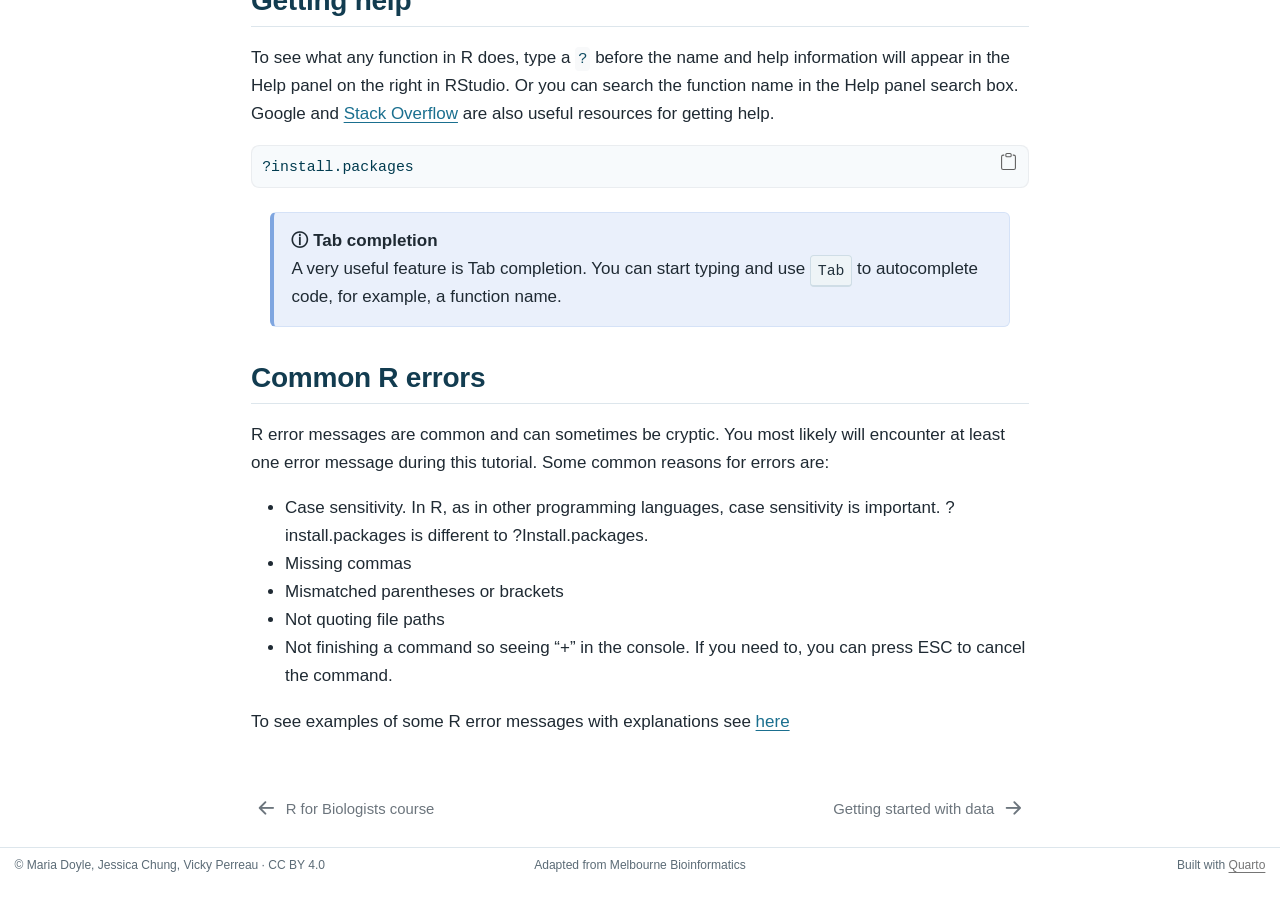
==== commit a9c434aa: "Rebuild from the published source (sample_id/gene_id, Session Info, info boxes)" ====
--- a/docs/chapters/02-intro-r-and-rstudio.html
+++ b/docs/chapters/02-intro-r-and-rstudio.html
@@ -197,12 +197,17 @@
 </li>
         <li class="sidebar-item">
   <div class="sidebar-item-container"> 
-  <a href="../chapters/11-key-points.html" class="sidebar-item-text sidebar-link"><span class="chapter-title">Key Points</span></a>
-  </div>
-</li>
-        <li class="sidebar-item">
-  <div class="sidebar-item-container"> 
-  <a href="../chapters/12-further-reading.html" class="sidebar-item-text sidebar-link"><span class="chapter-title">Further Reading</span></a>
+  <a href="../chapters/11-session-info.html" class="sidebar-item-text sidebar-link"><span class="chapter-title">Session Info</span></a>
+  </div>
+</li>
+        <li class="sidebar-item">
+  <div class="sidebar-item-container"> 
+  <a href="../chapters/12-key-points.html" class="sidebar-item-text sidebar-link"><span class="chapter-title">Key Points</span></a>
+  </div>
+</li>
+        <li class="sidebar-item">
+  <div class="sidebar-item-container"> 
+  <a href="../chapters/13-further-reading.html" class="sidebar-item-text sidebar-link"><span class="chapter-title">Further Reading</span></a>
   </div>
 </li>
     </ul>
@@ -280,9 +285,9 @@
 <p>Opening an RStudio session launches it from a specific location. This is the ‘working directory’. <strong>R looks in the working directory by default to read in data and save files.</strong> You can find out what the working directory is by using the command <code>getwd()</code>. This shows you the path to your working directory in the console. In Mac this is in the format <code>/path/to/working/directory</code> and in Windows <code>C:\path\to\working\directory</code>. It is often useful to have your data and R scripts in the same directory and set this as your working directory. We will do this now.</p>
 <p>Make a folder for this course somewhere on your computer that you will be able to easily find. Name the folder for example, <code>Intro_R_course</code>. Then, to set this folder as your working directory:</p>
 <p>In RStudio click on the ‘Files’ tab and then click on the three dots, as shown below.</p>
-<p><img src="../images/three_dots.png" class="img-fluid"></p>
+<p><img src="../images/three_dots.png" class="img-fluid" style="width:70.0%"></p>
 <p>In the window that appears, find the folder you created (e.g.&nbsp;<code>Intro_R_course</code>), click on it, then click ‘Open’. The files tab will now show the contents of your new folder. Click on <code>More &gt; Set As Working Directory</code>, as shown below.</p>
-<p><img src="../images/working_directory.png" class="img-fluid"></p>
+<p><img src="../images/working_directory.png" class="img-fluid" style="width:70.0%"></p>
 <p>Save the script you created in the previous section as <code>intro.R</code> in this directory. You can do this by clicking on <code>File &gt; Save</code> and the default location should be the current working directory (e.g.&nbsp;<code>Intro_R_course</code>).</p>
 <p><em>Note: You can use an RStudio project as described <a href="https://r4ds.had.co.nz/workflow-projects.html">here</a> to automatically keep track of and set the working directory.</em></p>
 </section>
@@ -301,10 +306,12 @@
 <div class="cell">
 <div class="sourceCode cell-code" id="cb8"><pre class="sourceCode r code-with-copy"><code class="sourceCode r"><span id="cb8-1"><a href="#cb8-1" aria-hidden="true" tabindex="-1"></a>?install.packages</span></code><button title="Copy to Clipboard" class="code-copy-button"><i class="bi"></i></button></pre></div>
 </div>
-<blockquote class="blockquote">
-<h3 id="tab-completion" class="anchored">Tab completion</h3>
-<p>A very useful feature is Tab completion. You can start typing and use <kbd>Tab</kbd> to autocomplete code, for example, a function name.</p>
-</blockquote>
+<p>
+</p><div class="info">
+<p><strong>ⓘ Tab completion</strong><br>
+A very useful feature is Tab completion. You can start typing and use <kbd>Tab</kbd> to autocomplete code, for example, a function name.</p>
+</div>
+<p></p>
 </section>
 <section id="common-r-errors" class="level2">
 <h2 class="anchored" data-anchor-id="common-r-errors">Common R errors</h2>
